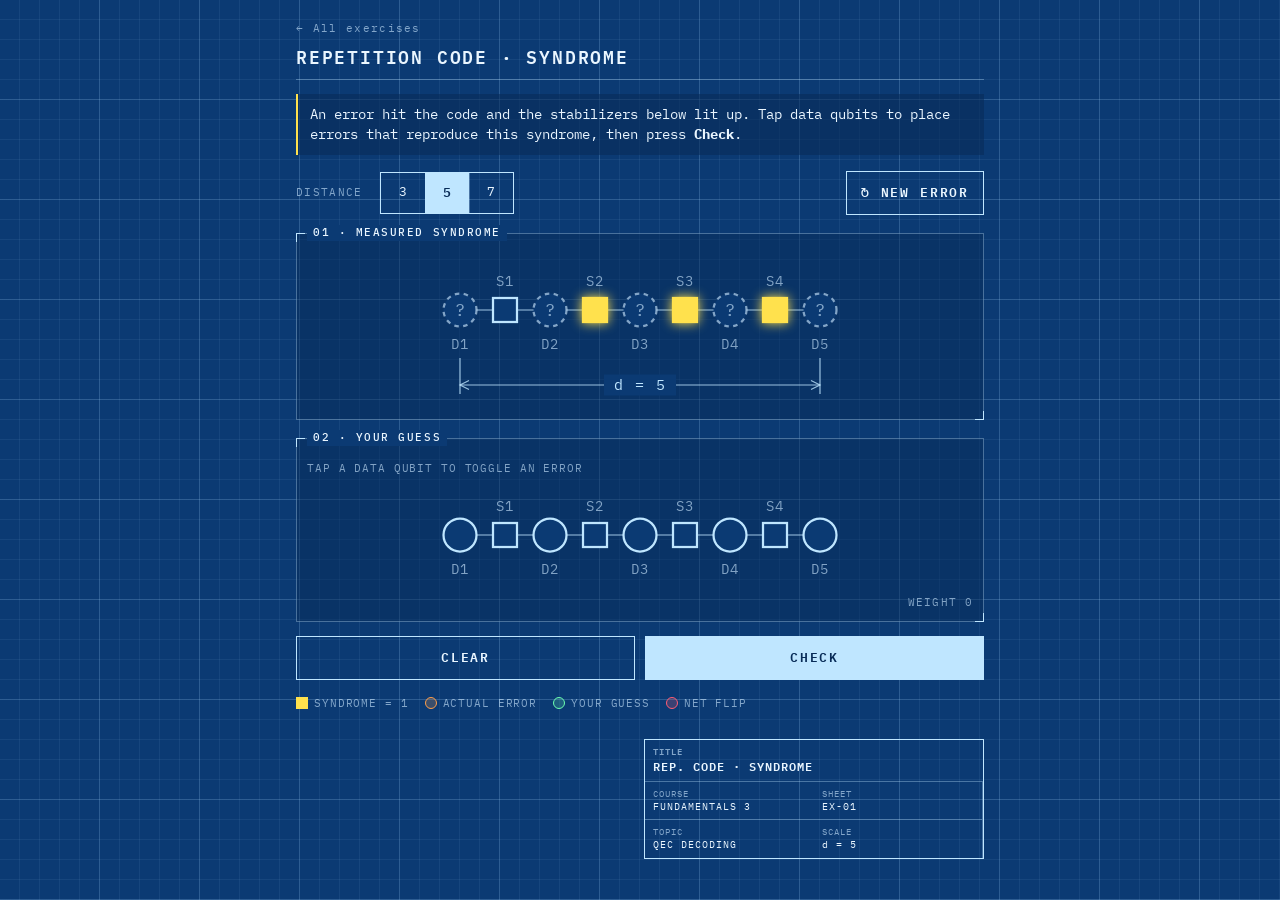
==== rep-syndrome/index.html @ 1e883d4d "Add QEC decoding exercises: repetition and surface code syndromes Static blueprint-styled site for G" ====
<!doctype html>
<html lang="en">
<head>
  <meta charset="utf-8">
  <meta name="viewport" content="width=device-width, initial-scale=1">
  <title>Repetition Code Syndrome</title>
  <link rel="preconnect" href="https://fonts.googleapis.com">
  <link rel="preconnect" href="https://fonts.gstatic.com" crossorigin>
  <link href="https://fonts.googleapis.com/css2?family=IBM+Plex+Mono:wght@400;500;600&display=swap" rel="stylesheet">
  <link rel="stylesheet" href="../assets/blueprint.css">
</head>
<body>
  <main class="sheet">
    <header class="sheet-head">
      <a class="back" href="../">&larr; All exercises</a>
      <h1>Repetition code · Syndrome</h1>
    </header>

    <p class="task">An error hit the code and the stabilizers below lit up. Tap data qubits to place errors that reproduce this syndrome, then press <b>Check</b>.</p>

    <div class="toolbar">
      <div>
        <span class="seg-label">DISTANCE</span>
        <span class="seg" id="dist">
          <button type="button" data-d="3" aria-pressed="false">3</button>
          <button type="button" data-d="5" aria-pressed="true">5</button>
          <button type="button" data-d="7" aria-pressed="false">7</button>
        </span>
      </div>
      <button type="button" class="btn" id="new">&#8635; New error</button>
    </div>

    <section class="panel">
      <h2 class="panel-label">01 · Measured syndrome</h2>
      <svg class="schematic" id="measured" role="img" aria-label="Measured syndrome"></svg>
    </section>

    <section class="panel">
      <h2 class="panel-label">02 · Your guess</h2>
      <p class="hint">Tap a data qubit to toggle an error</p>
      <svg class="schematic" id="guess" role="img" aria-label="Your error guess"></svg>
      <div class="meta">Weight <span id="weight">0</span></div>
    </section>

    <div class="actions">
      <button type="button" class="btn" id="clear">Clear</button>
      <button type="button" class="btn primary" id="check">Check</button>
    </div>

    <section class="panel" id="result" hidden>
      <h2 class="panel-label">03 · Result</h2>
      <dl class="verdict">
        <dt>Syndrome</dt><dd id="v-syn"></dd>
        <dt>Outcome</dt><dd id="v-out"></dd>
      </dl>
      <p class="note" id="v-note"></p>

      <h3 class="subhead">Actual error</h3>
      <svg class="schematic" id="actual" role="img" aria-label="Actual error"></svg>

      <h3 class="subhead">Error + your correction</h3>
      <svg class="schematic" id="residual" role="img" aria-label="Error combined with correction"></svg>
    </section>

    <div class="legend">
      <span><i class="sw syndrome"></i>Syndrome = 1</span>
      <span><i class="sw round error"></i>Actual error</span>
      <span><i class="sw round correction"></i>Your guess</span>
      <span><i class="sw round residual"></i>Net flip</span>
    </div>

    <footer class="title-block">
      <div class="wide"><small>Title</small>Rep. code · syndrome</div>
      <div><small>Course</small>Fundamentals 3</div>
      <div><small>Sheet</small>EX-01</div>
      <div><small>Topic</small>QEC decoding</div>
      <div><small>Scale</small><span id="tb-d" style="text-transform:none">d = 5</span></div>
    </footer>
  </main>

<script>
(() => {
  const P_ERR = 0.2;          // per-qubit error probability
  const NS = "http://www.w3.org/2000/svg";
  const S = 30, PAD = 24, Y = 36;   // geometry

  let d = 5, err = [], corr = [];

  const $ = id => document.getElementById(id);
  const syndrome = v => v.slice(1).map((b, i) => v[i] ^ b);
  const weight = v => v.reduce((a, b) => a + b, 0);
  const xor = (a, b) => a.map((x, i) => x ^ b[i]);

  function el(tag, attrs, parent) {
    const e = document.createElementNS(NS, tag);
    for (const k in attrs) e.setAttribute(k, attrs[k]);
    if (parent) parent.appendChild(e);
    return e;
  }

  /* Draw one row of the repetition code.
     data: array of 0/1, or null for "unknown"
     kind: colour class for flipped qubits
     syn:  stabilizer outcomes to light up
     mark: optional array of stabilizers to ring (mismatch)
     onTap: optional handler(i) to make data qubits tappable
     dim:  draw a dimension line with the code distance        */
  function drawRow(svg, { data, kind, syn, mark, onTap, dim }) {
    const n = data.length;
    const W = 2 * PAD + 2 * S * (n - 1);
    const H = dim ? 102 : 76;
    svg.setAttribute("viewBox", `0 0 ${W} ${H}`);
    svg.style.maxWidth = (W * 1.5) + "px";
    svg.replaceChildren();

    const xd = i => PAD + 2 * S * i;
    const xa = j => PAD + S * (2 * j + 1);

    el("line", { class: "wire", x1: xd(0), y1: Y, x2: xd(n - 1), y2: Y }, svg);

    // stabilizers (ancillas) Z_j Z_{j+1}
    syn.forEach((b, j) => {
      el("rect", { class: "anc" + (b ? " lit" : ""), x: xa(j) - 8, y: Y - 8, width: 16, height: 16 }, svg);
      el("text", { class: "lbl", x: xa(j), y: Y - 16 }, svg).textContent = "S" + (j + 1);
      if (mark && mark[j]) el("circle", { class: "mismatch", cx: xa(j), cy: Y, r: 15 }, svg);
    });

    // data qubits
    data.forEach((b, i) => {
      const x = xd(i);
      const cls = "dq" + (b === null ? " unknown" : b ? " flip " + kind : "");
      el("circle", { class: cls, cx: x, cy: Y, r: 11 }, svg);
      if (b === null) {
        el("text", { class: "qmark", x, y: Y + 4 }, svg).textContent = "?";
      } else if (b) {
        el("line", { class: "cross " + kind, x1: x - 5, y1: Y - 5, x2: x + 5, y2: Y + 5 }, svg);
        el("line", { class: "cross " + kind, x1: x - 5, y1: Y + 5, x2: x + 5, y2: Y - 5 }, svg);
      }
      el("text", { class: "lbl", x, y: Y + 26 }, svg).textContent = "D" + (i + 1);
      if (onTap) {
        const hit = el("rect", { class: "hit", x: x - S, y: 0, width: 2 * S, height: H }, svg);
        hit.addEventListener("click", () => onTap(i));
      }
    });

    if (dim) {
      const y = Y + 50, x0 = xd(0), x1 = xd(n - 1);
      el("line", { class: "dim", x1: x0, y1: y, x2: x1, y2: y }, svg);
      [x0, x1].forEach(x => {
        el("line", { class: "dim", x1: x, y1: y - 6, x2: x, y2: y + 6 }, svg);
        el("line", { class: "dim", x1: x, y1: Y + 32, x2: x, y2: y - 6 }, svg);
      });
      // arrow heads
      el("path", { class: "dim", fill: "none", d: `M${x0 + 6},${y - 3} L${x0},${y} L${x0 + 6},${y + 3}` }, svg);
      el("path", { class: "dim", fill: "none", d: `M${x1 - 6},${y - 3} L${x1},${y} L${x1 - 6},${y + 3}` }, svg);
      const label = `d = ${n}`;
      el("rect", { class: "dim-bg", x: (x0 + x1) / 2 - 24, y: y - 7, width: 48, height: 14 }, svg);
      el("text", { class: "dim-txt", x: (x0 + x1) / 2, y: y + 3.5 }, svg).textContent = label;
    }
  }

  function render() {
    drawRow($("measured"), { data: Array(d).fill(null), syn: syndrome(err), dim: true });
    drawRow($("guess"), {
      data: corr, kind: "correction", syn: syndrome(corr),
      onTap: i => { corr[i] ^= 1; hideResult(); render(); }
    });
    $("weight").textContent = weight(corr);
    $("tb-d").textContent = "d = " + d;
  }

  function hideResult() { $("result").hidden = true; }

  function newError() {
    do {
      err = Array.from({ length: d }, () => (Math.random() < P_ERR ? 1 : 0));
    } while (!syndrome(err).some(Boolean));   // always show a non-trivial syndrome
    corr = Array(d).fill(0);
    hideResult();
    render();
  }

  function check() {
    const sE = syndrome(err), sC = syndrome(corr);
    const mismatch = sE.map((b, j) => b !== sC[j]);
    const matched = !mismatch.some(Boolean);
    const res = xor(err, corr);
    const wRes = weight(res);

    // minimum-weight correction for this syndrome (two candidates: c and its complement)
    let c = [0];
    sE.forEach(b => c.push(c[c.length - 1] ^ b));
    const wMin = Math.min(weight(c), d - weight(c));

    const vSyn = $("v-syn"), vOut = $("v-out"), note = $("v-note");
    if (matched) {
      vSyn.innerHTML = '<span class="ok">✓ Match</span>';
    } else {
      const which = mismatch.map((m, j) => m ? "S" + (j + 1) : null).filter(Boolean).join(", ");
      vSyn.innerHTML = `<span class="fail">✗ Mismatch</span> <span class="note">(${which})</span>`;
    }

    if (wRes === 0) {
      vOut.innerHTML = '<span class="ok">✓ Error corrected</span>';
      note.textContent = `Your guess equals the actual error. Weight ${weight(corr)} (minimum possible: ${wMin}).`;
    } else if (wRes === d) {
      vOut.innerHTML = '<span class="fail">✗ Logical error</span>';
      note.textContent = `Syndrome is right, but error + correction flips every data qubit: a logical operator, invisible to the stabilizers. Weight ${weight(corr)} (minimum possible: ${wMin}).`;
    } else {
      vOut.innerHTML = '<span class="fail">✗ Not corrected</span>';
      note.textContent = "The syndrome is not reproduced, so error + correction still triggers stabilizers (ringed below).";
    }

    drawRow($("guess"), { data: corr, kind: "correction", syn: sC, mark: mismatch,
      onTap: i => { corr[i] ^= 1; hideResult(); render(); } });
    drawRow($("actual"), { data: err, kind: "error", syn: sE });
    drawRow($("residual"), { data: res, kind: "residual", syn: syndrome(res) });

    $("result").hidden = false;
    $("result").scrollIntoView({ behavior: "smooth", block: "start" });
  }

  // wiring
  $("dist").addEventListener("click", e => {
    const b = e.target.closest("button[data-d]");
    if (!b) return;
    d = +b.dataset.d;
    $("dist").querySelectorAll("button").forEach(x => x.setAttribute("aria-pressed", x === b));
    newError();
  });
  $("new").addEventListener("click", newError);
  $("clear").addEventListener("click", () => { corr = Array(d).fill(0); hideResult(); render(); });
  $("check").addEventListener("click", check);

  newError();
})();
</script>
</body>
</html>
---- assets/blueprint.css ----
/* ==========================================================
   Blueprint theme — shared by all QEC decoding exercises
   ========================================================== */

:root {
  /* paper */
  --paper: #0b3a73;
  --paper-deep: #082b57;
  --grid-fine: rgba(170, 215, 255, 0.07);
  --grid-major: rgba(170, 215, 255, 0.16);

  /* ink */
  --ink: #eaf6ff;
  --ink-dim: rgba(205, 232, 255, 0.62);
  --line: #bfe6ff;
  --line-faint: rgba(191, 230, 255, 0.35);

  /* accents (highlights that read on blue) */
  --c-syndrome: #ffe14d;     /* lit stabilizer / ancilla */
  --c-error: #ff9e4a;        /* physical error */
  --c-error-soft: rgba(255, 158, 74, 0.2);
  --c-correction: #6dffb0;   /* student's correction */
  --c-correction-soft: rgba(109, 255, 176, 0.18);
  --c-fail: #ff5d73;         /* mismatch / logical error */
  --c-fail-soft: rgba(255, 93, 115, 0.2);
  --c-ok: #6dffb0;

  --font: "IBM Plex Mono", ui-monospace, SFMono-Regular, Menlo, Consolas, monospace;
}

* { box-sizing: border-box; }

html { -webkit-text-size-adjust: 100%; }

body {
  margin: 0;
  min-height: 100vh;
  color: var(--ink);
  font-family: var(--font);
  font-size: 15px;
  line-height: 1.45;
  background-color: var(--paper);
  background-image:
    linear-gradient(var(--grid-major) 1px, transparent 1px),
    linear-gradient(90deg, var(--grid-major) 1px, transparent 1px),
    linear-gradient(var(--grid-fine) 1px, transparent 1px),
    linear-gradient(90deg, var(--grid-fine) 1px, transparent 1px);
  background-size: 100px 100px, 100px 100px, 20px 20px, 20px 20px;
  background-position: -1px -1px;
  touch-action: manipulation;
}

a { color: var(--line); }

/* ---------- sheet layout ---------- */

.sheet {
  max-width: 720px;
  margin: 0 auto;
  padding: 16px 16px 32px;
}

.sheet-head {
  border-bottom: 1px solid var(--line-faint);
  padding-bottom: 10px;
  margin-bottom: 14px;
}

.back {
  display: inline-block;
  font-size: 11px;
  letter-spacing: 0.12em;
  text-decoration: none;
  color: var(--ink-dim);
  margin-bottom: 6px;
}

h1 {
  margin: 0;
  font-size: 18px;
  font-weight: 600;
  letter-spacing: 0.1em;
  text-transform: uppercase;
}

.task {
  margin: 0 0 16px;
  padding: 10px 12px;
  border-left: 2px solid var(--c-syndrome);
  background: rgba(8, 43, 87, 0.55);
  font-size: 14px;
}

/* ---------- panels ---------- */

.panel {
  position: relative;
  border: 1px solid var(--line-faint);
  background: rgba(8, 43, 87, 0.45);
  padding: 22px 10px 10px;
  margin: 18px 0 0;
}

/* corner ticks, like registration marks */
.panel::before,
.panel::after {
  content: "";
  position: absolute;
  width: 8px;
  height: 8px;
  border-color: var(--line);
  border-style: solid;
}
.panel::before { top: -1px; left: -1px; border-width: 1px 0 0 1px; }
.panel::after  { bottom: -1px; right: -1px; border-width: 0 1px 1px 0; }

.panel-label {
  position: absolute;
  top: -9px;
  left: 10px;
  margin: 0;
  padding: 0 6px;
  font-size: 11px;
  font-weight: 500;
  letter-spacing: 0.14em;
  text-transform: uppercase;
  background: var(--paper);
}

.hint {
  margin: 0 0 4px;
  font-size: 11px;
  letter-spacing: 0.08em;
  color: var(--ink-dim);
  text-transform: uppercase;
}

.meta {
  font-size: 11px;
  letter-spacing: 0.1em;
  color: var(--ink-dim);
  text-transform: uppercase;
  text-align: right;
}

/* ---------- controls ---------- */

.toolbar {
  display: flex;
  flex-wrap: wrap;
  gap: 10px;
  align-items: center;
  justify-content: space-between;
}

.actions {
  display: flex;
  gap: 10px;
  margin-top: 14px;
}
.actions .btn { flex: 1; }

.btn {
  appearance: none;
  font: inherit;
  font-size: 13px;
  font-weight: 600;
  letter-spacing: 0.14em;
  text-transform: uppercase;
  color: var(--ink);
  background: transparent;
  border: 1px solid var(--line);
  padding: 11px 14px;
  min-height: 44px;
  cursor: pointer;
}
.btn:active { background: rgba(191, 230, 255, 0.15); }
.btn.primary {
  background: var(--line);
  color: var(--paper-deep);
}
.btn.primary:active { background: #fff; }

.seg {
  display: inline-flex;
  border: 1px solid var(--line);
}
.seg-label {
  font-size: 11px;
  letter-spacing: 0.12em;
  color: var(--ink-dim);
  margin-right: 8px;
}
.seg button {
  appearance: none;
  font: inherit;
  font-size: 13px;
  color: var(--ink);
  background: transparent;
  border: 0;
  border-left: 1px solid var(--line-faint);
  min-width: 44px;
  min-height: 40px;
  cursor: pointer;
}
.seg button:first-child { border-left: 0; }
.seg button[aria-pressed="true"] {
  background: var(--line);
  color: var(--paper-deep);
  font-weight: 600;
}

/* ---------- verdicts ---------- */

.verdict {
  display: grid;
  grid-template-columns: auto 1fr;
  gap: 4px 10px;
  margin: 0 0 10px;
  font-size: 13px;
}
.verdict dt {
  color: var(--ink-dim);
  letter-spacing: 0.1em;
  text-transform: uppercase;
  font-size: 11px;
  padding-top: 2px;
}
.verdict dd { margin: 0; font-weight: 600; }
.ok   { color: var(--c-ok); }
.fail { color: var(--c-fail); }
.note { font-size: 12px; color: var(--ink-dim); margin: 0 0 8px; }

.subhead {
  margin: 12px 0 0;
  font-size: 11px;
  font-weight: 500;
  letter-spacing: 0.12em;
  text-transform: uppercase;
  color: var(--ink-dim);
}

/* ---------- legend ---------- */

.legend {
  display: flex;
  flex-wrap: wrap;
  gap: 6px 16px;
  margin-top: 16px;
  font-size: 11px;
  letter-spacing: 0.08em;
  color: var(--ink-dim);
  text-transform: uppercase;
}
.legend span { display: inline-flex; align-items: center; gap: 6px; }
.sw {
  width: 12px;
  height: 12px;
  border: 1.5px solid currentColor;
  display: inline-block;
}
.sw.round { border-radius: 50%; }
.sw.syndrome   { color: var(--c-syndrome); background: var(--c-syndrome); }
.sw.error      { color: var(--c-error); background: var(--c-error-soft); }
.sw.correction { color: var(--c-correction); background: var(--c-correction-soft); }
.sw.residual   { color: var(--c-fail); background: var(--c-fail-soft); }

/* ---------- title block ---------- */

.title-block {
  margin: 28px 0 0 auto;
  max-width: 340px;
  display: grid;
  grid-template-columns: 1fr 1fr;
  border: 1px solid var(--line);
  font-size: 10px;
  letter-spacing: 0.1em;
  text-transform: uppercase;
}
.title-block div {
  padding: 5px 8px;
  border-right: 1px solid var(--line-faint);
  border-bottom: 1px solid var(--line-faint);
}
.title-block div:nth-child(2n) { border-right: 0; }
.title-block div.wide { grid-column: 1 / -1; border-right: 0; font-size: 12px; font-weight: 600; }
.title-block div:last-child,
.title-block div:nth-last-child(2):not(.wide) { border-bottom: 0; }
.title-block small { display: block; color: var(--ink-dim); font-size: 9px; }

/* ---------- exercise list (root index) ---------- */

.ex-list { list-style: none; padding: 0; margin: 0; }
.ex-list li { margin-top: 14px; }
.ex-list a {
  display: block;
  text-decoration: none;
  color: var(--ink);
  border: 1px solid var(--line-faint);
  background: rgba(8, 43, 87, 0.45);
  padding: 12px 14px;
}
.ex-list a:active { background: rgba(191, 230, 255, 0.12); }
.ex-list .num { color: var(--c-syndrome); font-size: 11px; letter-spacing: 0.14em; }
.ex-list .name { display: block; font-weight: 600; letter-spacing: 0.08em; text-transform: uppercase; }
.ex-list .desc { display: block; font-size: 12px; color: var(--ink-dim); margin-top: 2px; }

/* ==========================================================
   Schematic SVG primitives (qubits, stabilizers, annotations)
   ========================================================== */

svg.schematic {
  display: block;
  width: 100%;
  height: auto;
  margin: 0 auto;
  overflow: visible;
  -webkit-tap-highlight-color: transparent;
}

.wire { stroke: var(--line); stroke-width: 1; opacity: 0.55; }

.dq {
  fill: var(--paper);
  stroke: var(--line);
  stroke-width: 1.5;
  transition: fill 0.12s, stroke 0.12s;
}
.dq.unknown { stroke: var(--ink-dim); stroke-dasharray: 3 3; }
.dq.flip.error      { stroke: var(--c-error);      fill: var(--c-error-soft); }
.dq.flip.correction { stroke: var(--c-correction); fill: var(--c-correction-soft); }
.dq.flip.residual   { stroke: var(--c-fail);       fill: var(--c-fail-soft); }

.cross { stroke-width: 2; stroke-linecap: round; pointer-events: none; }
.cross.error      { stroke: var(--c-error); }
.cross.correction { stroke: var(--c-correction); }
.cross.residual   { stroke: var(--c-fail); }

.anc {
  fill: var(--paper);
  stroke: var(--line);
  stroke-width: 1.5;
  transition: fill 0.12s, stroke 0.12s;
}
.anc.lit {
  fill: var(--c-syndrome);
  stroke: var(--c-syndrome);
  filter: drop-shadow(0 0 4px var(--c-syndrome));
}

.lattice { stroke: var(--line); stroke-width: 0.6; opacity: 0.3; stroke-dasharray: 2 3; }

.plaq {
  fill: rgba(191, 230, 255, 0.05);
  stroke: var(--line);
  stroke-width: 1.2;
  stroke-linejoin: round;
  transition: fill 0.12s, stroke 0.12s;
}
.plaq.lit { fill: rgba(255, 225, 77, 0.32); stroke: var(--c-syndrome); }

.anc-txt {
  fill: var(--line);
  font-family: var(--font);
  font-size: 8px;
  font-weight: 600;
  text-anchor: middle;
  pointer-events: none;
}
.anc-txt.lit { fill: var(--paper-deep); }
.hatch-line { stroke: var(--line); stroke-width: 0.8; opacity: 0.35; }

.pauli {
  font-family: var(--font);
  font-size: 13px;
  font-weight: 600;
  text-anchor: middle;
  pointer-events: none;
}
.pauli.error     { fill: var(--c-error); }
.pauli.correction { fill: var(--c-correction); }
.pauli.residual   { fill: var(--c-fail); }

.sw.ztype { color: var(--line); background: rgba(191, 230, 255, 0.08); }
.sw.xtype {
  color: var(--line);
  background: repeating-linear-gradient(45deg, rgba(191, 230, 255, 0.45) 0 1px, transparent 1px 4px);
}

.pair { display: grid; gap: 4px 14px; }
@media (min-width: 560px) { .pair { grid-template-columns: 1fr 1fr; } }

.mismatch { fill: none; stroke: var(--c-fail); stroke-width: 1.5; stroke-dasharray: 3 2; }

.lbl {
  fill: var(--ink-dim);
  font-family: var(--font);
  font-size: 9px;
  letter-spacing: 0.08em;
  text-anchor: middle;
}
.qmark { fill: var(--ink-dim); font-family: var(--font); font-size: 11px; text-anchor: middle; pointer-events: none; }

.dim { stroke: var(--line); stroke-width: 0.8; opacity: 0.8; }
.dim-txt { fill: var(--line); font-family: var(--font); font-size: 10px; text-anchor: middle; letter-spacing: 0.1em; }
.dim-bg { fill: var(--paper); }

.hit { fill: transparent; cursor: pointer; }
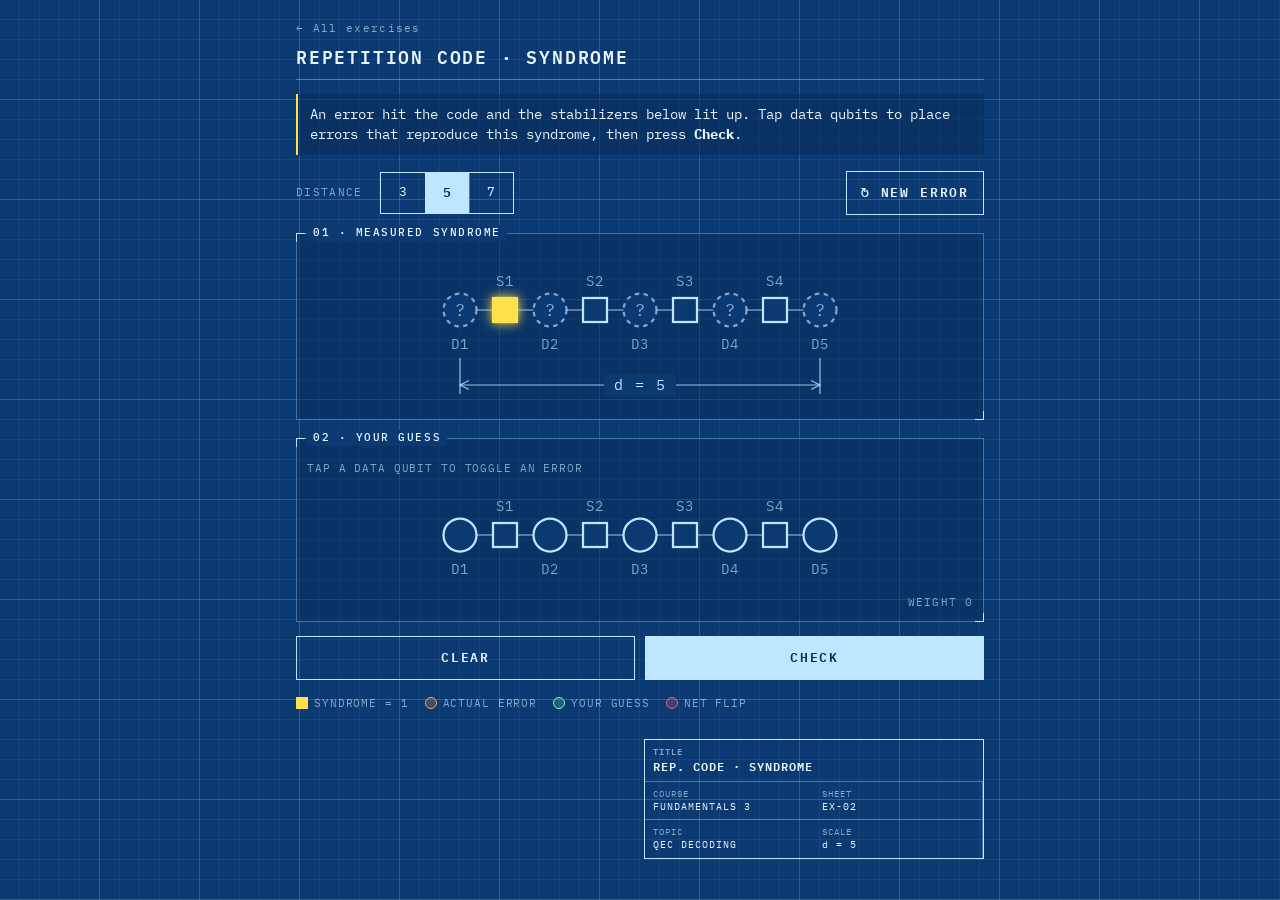
==== commit 4857f674: "Add EX-01 noisy-bit exercise and renumber sheets New exercise: students design codewords for 0 and 1" ====
--- a/rep-syndrome/index.html
+++ b/rep-syndrome/index.html
@@ -72,7 +72,7 @@
     <footer class="title-block">
       <div class="wide"><small>Title</small>Rep. code · syndrome</div>
       <div><small>Course</small>Fundamentals 3</div>
-      <div><small>Sheet</small>EX-01</div>
+      <div><small>Sheet</small>EX-02</div>
       <div><small>Topic</small>QEC decoding</div>
       <div><small>Scale</small><span id="tb-d" style="text-transform:none">d = 5</span></div>
     </footer>
--- a/assets/blueprint.css
+++ b/assets/blueprint.css
@@ -399,6 +399,14 @@
   letter-spacing: 0.08em;
   text-anchor: middle;
 }
+.row-lbl { text-anchor: start; }
+
+/* classical bits (digit inside a .dq circle) and a noisy-channel band */
+.bit { fill: var(--ink); font-family: var(--font); font-size: 13px; font-weight: 600; text-anchor: middle; pointer-events: none; }
+.bit.dimmed { fill: var(--ink-dim); font-weight: 400; font-size: 11px; }
+.bit.error { fill: var(--c-error); }
+.channel { fill: rgba(255, 158, 74, 0.06); stroke: var(--line-faint); stroke-width: 1; stroke-dasharray: 4 3; }
+
 .qmark { fill: var(--ink-dim); font-family: var(--font); font-size: 11px; text-anchor: middle; pointer-events: none; }
 
 .dim { stroke: var(--line); stroke-width: 0.8; opacity: 0.8; }
